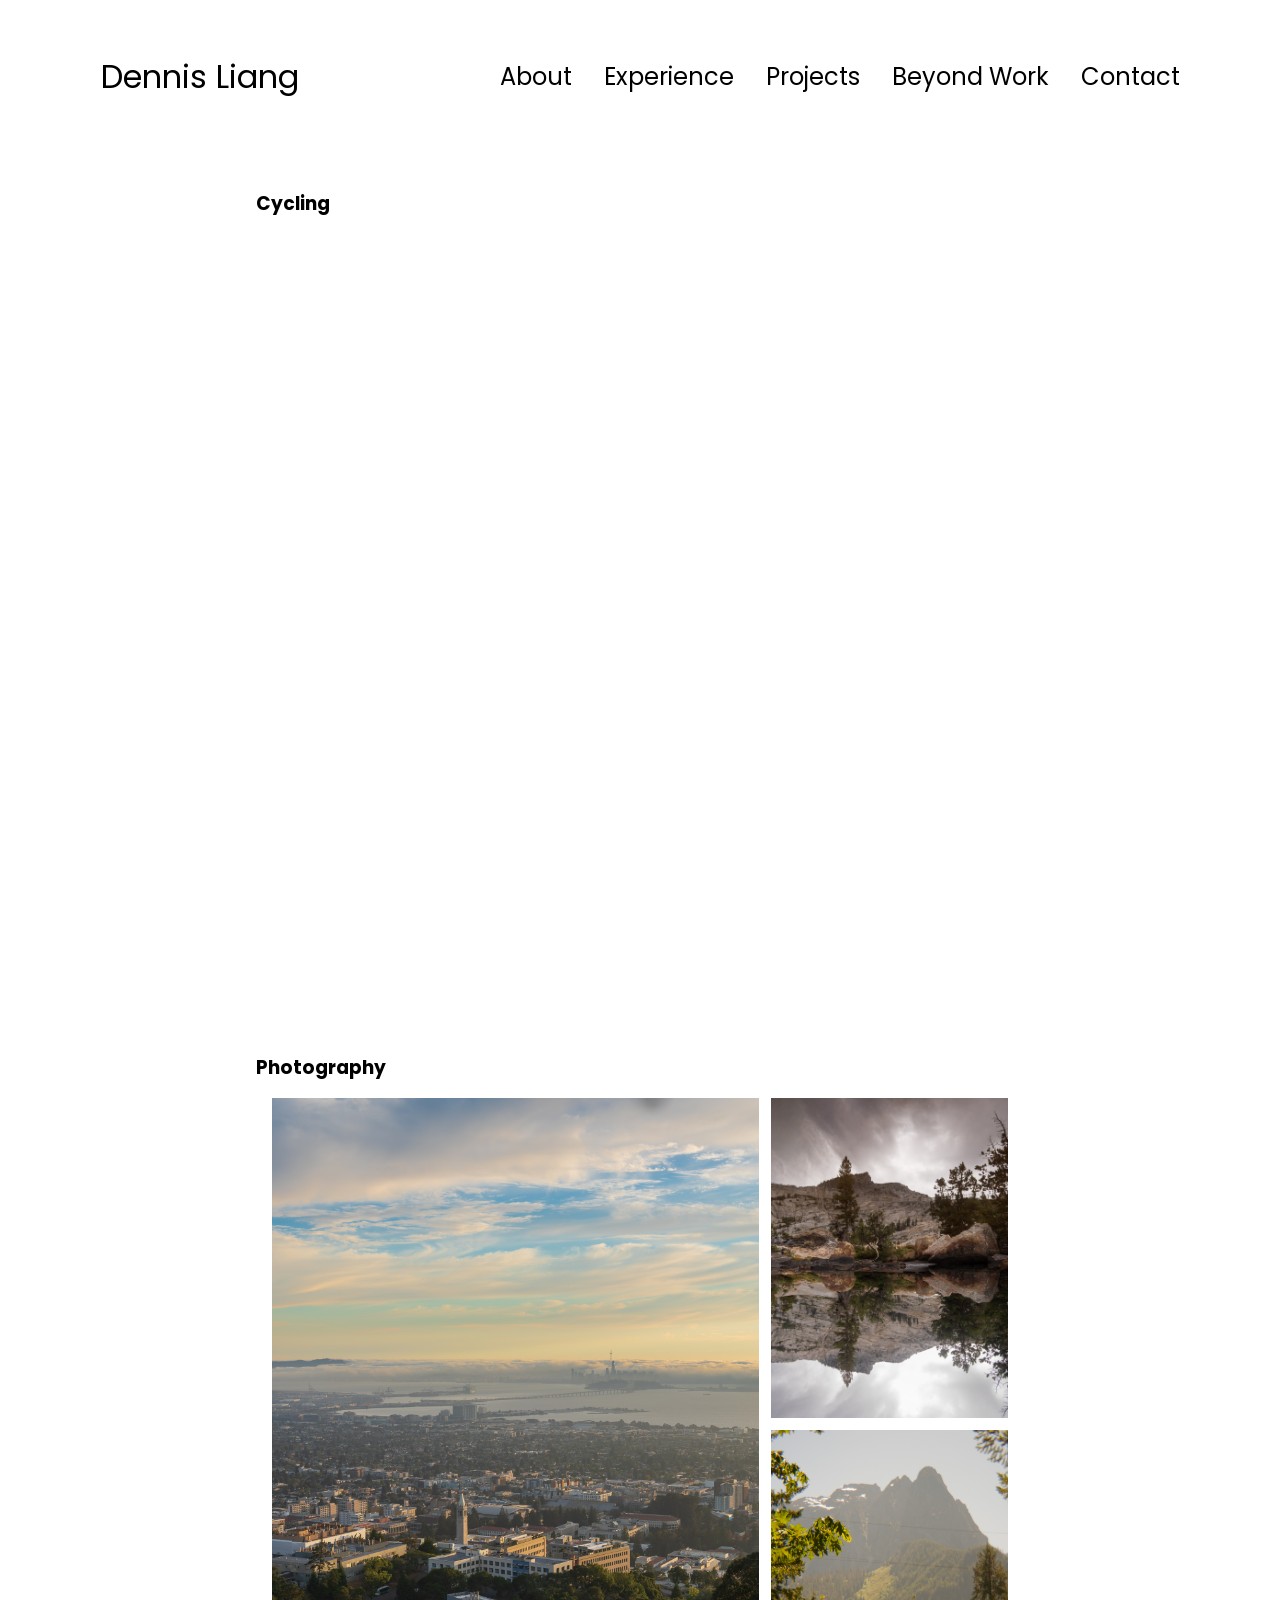
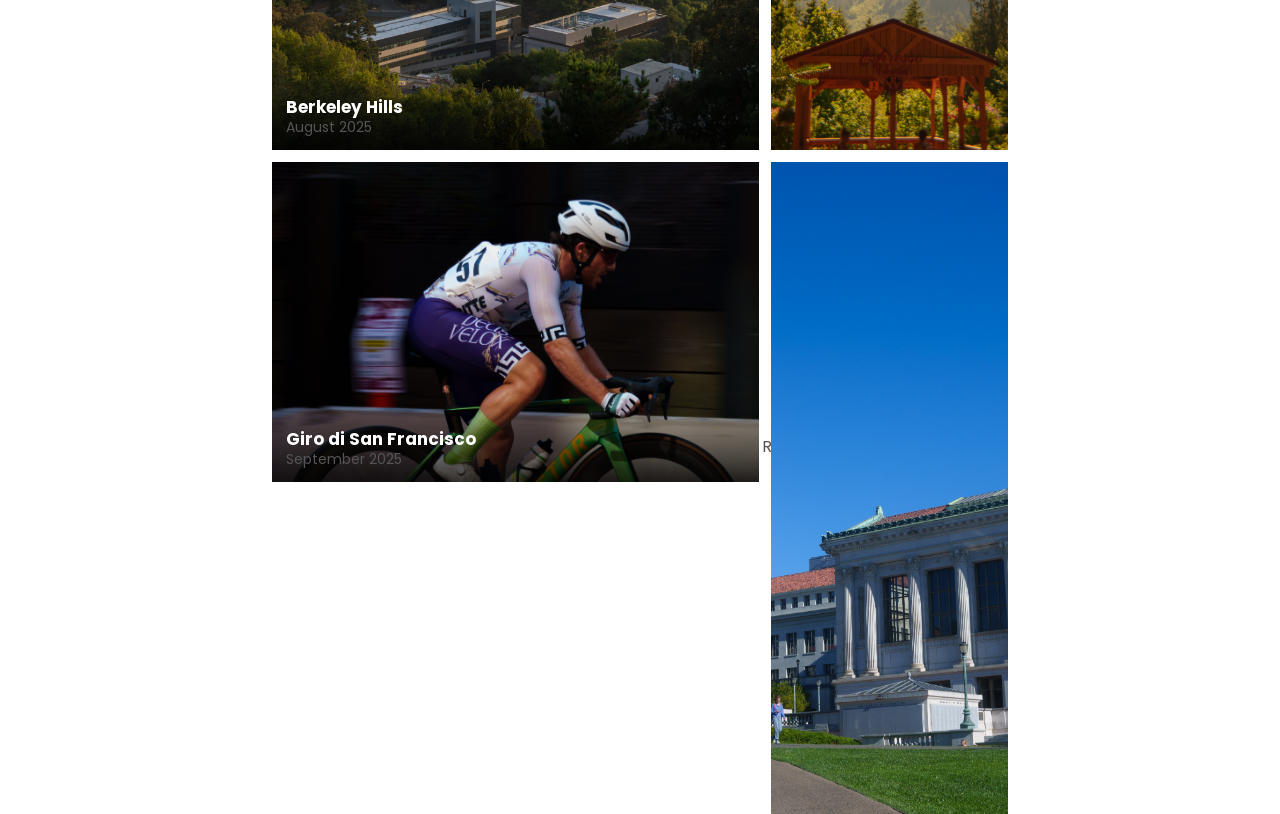
==== beyondWork.html @ ad7cf100 "Updating portfolio page" ====
<!DOCTYPE html>
<html lang="en">
<head>
    <meta charset="UTF-8">
    <meta name="viewport" content="width=device-width, initial-scale=1.0">
    <title>My Portfolio</title>
    <link rel="stylesheet" href="style.css">
    <link rel="icon" href="./assets/logos/channelLogo.png">
    <!-- Google tag (gtag.js) -->
    <script async src="https://www.googletagmanager.com/gtag/js?id=G-5TB4YRZQHG"></script>
    <script>
        window.dataLayer = window.dataLayer || [];
        function gtag(){dataLayer.push(arguments);}
        gtag('js', new Date());

        gtag('config', 'G-5TB4YRZQHG');
    </script>
</head>

<body>
    <!-- Top nav bar -->
    <nav id="desktop-nav">
        <div class="logo">Dennis Liang</div>
        <div>
            <ul class="nav-links">
                <li><a href="./index.html#about">About</a></li>
                <li><a href="./index.html#experience">Experience</a></li>
                <li><a href="./index.html#projects">Projects</a></li>
                <li><a href="./beyondWork.html">Beyond Work</a></li>
                <li><a href="./index.html#contact">Contact</a></li>
            </ul>
        </div>
    </nav>

    <!-- Side hamburger nav bar -->
    <nav id="hamburger-nav">
        <div class="logo">Dennis Liang</div>
        <div class="hamburger-menu">
            <div class="hamburger-icon" onclick="toggleMenu()">
                <span></span>
                <span></span>
                <span></span>
            </div>
            <div class="menu-links">
                <li><a href="./index.html#about" onclick="toggleMenu()">About</a></li>
                <li><a href="./index.html#experience" onclick="toggleMenu()">Experience</a></li>
                <li><a href="./index.html#projects" onclick="toggleMenu()">Projects</a></li>
                <li><a href="./beyondWork.html" onclick="toggleMenu()">Beyond Work</a></li>
                <li><a href="./index.html#contact" onclick="toggleMenu()">Contact</a></li>
            </div>
        </div>
    </nav>
    <section id="beyondWork">
        <h3>Cycling</h3>
    </section>

    <section>
        <h3>Photography</h3>
        <div class="gallery" id="photoGallery">
            <!-- Gallery images will be loaded dynamically from JSON -->
        </div>
    </section>

    
    <!-- Image Modal -->
    <div id="imageModal" class="modal">
        <div class="modal-content">
            <span class="close" id="closeModal">&times;</span>
            <img id="modalImage" src="" alt="">
            <div id="modalCaption"></div>
        </div>
    </div>
    
    <footer>
        <nav>
            <div class="nav-links-container">
                <ul class="nav-links">
                    <li><a href="./index.html#about">About</a></li>
                    <li><a href="./index.html#experience">Experience</a></li>
                    <li><a href="./index.html#projects">Projects</a></li>
                    <li><a href="./index.html#contact">Contact</a></li>
                </ul>
            </div>
        </nav>
        <p>Copyright &#169; <span id="current-year"></span> Dennis Liang. All Rights Reserved.</p>
    </footer>

    <script src="script.js"></script>
</body>
</html>
---- style.css ----
/* GENERAL */

/* From Google Fonts */
@import url('https://fonts.googleapis.com/css2?family=Poppins:wght@300;400;500;600&display=swap');


/* For entire page */
* {
    margin: 0;
    padding: 0;

}

/* For body section */
body {
    font-family: 'Poppins', sans-serif;
}

/* Scroll behavior */
html {
    scroll-behavior: smooth;
}

/* Paragrapgh elments */
p {
    color: rgb(85, 85, 85);
}

/* TRANSITION */

/* Delayed buttons */
a, 
.btn {
    transition: all 300ms ease;
}

/* DESKTOP NAV */

nav,
.nav-links {
    display: flex;
}

nav {
    justify-content: space-around;
    align-items: center;
    height: 17vh;
}

.nav-links {
    gap: 2rem;
    list-style: none;
    font-size: 1.5rem;
}

a {
    color: black;
    text-decoration: none;
    text-decoration-color: white;
}

a:hover {
    color: grey;
    text-decoration: underline;
    text-underline-offset: 1rem;
    text-decoration-color: rgb(181, 181, 181);
}

.logo {
    font-size: 2rem;
}

.logo:hover {
    cursor: default;
}

/* HAMBURGER MENU */
#hamburger-nav {
    display: none;
}

.hamburger-menu {
    position: relative;
    display: inline-block;
}

.hamburger-icon {
    display: flex;
    flex-direction: column;
    justify-content: space-between;
    height: 24px;
    width: 30px;
    cursor: pointer;
}

/* Hamburger menu lines */
.hamburger-icon span {
    width: 100%;
    height: 2px;
    background-color: black;
    transition: all 0.3 ease-in-out;
}

.menu-links {
    position: absolute;
    top: 100%;
    right: 0%;
    background-color: white;
    width: fit-content;
    max-height: 0;
    overflow: hidden;
    transition: all 0.3s ease-in-out;
}

.menu-links a {
    display: block;
    padding: 10px;
    text-align: center;
    font-size: 1.25rem;
    color: black;
    text-decoration: none;
    transition: all 0.3 ease-in-out;
}

.menu-links li {
    list-style: none;
}

.menu-links.open {
    max-height: 300px;
}

/* Moving line when opening */
.hamburger-icon.open span:first-child {
    transform: rotate(45deg) translate(10px, 5px);
}

.hamburger-icon.open span:nth-child(2) {
    opacity: 0;
}

.hamburger-icon.open span:last-child {
    transform: rotate(-45deg) translate(10px, -5px);
}

.hamburger-icon span:first-child {
    transform: none;
}

.hamburger-icon span:nth-child(2) {
    opacity: 1;
}

.hamburger-icon span:last-child {
    transform: none;
}

/* SECTIONS */

section {
  padding-top: 4vh;
  height: 96vh;
  margin: 0 20%;
  box-sizing: border-box;
  min-height: fit-content;
}

.section-container {
  display: flex;
  gap: 4rem;
  align-items: center;
}

/* PROFILE SECTION */

#profile {
    display: flex;
    justify-content: center;
    gap: 5rem;
    height: 80vh;
    position: relative;
}

.section__pic-container {
    display: flex;
    flex-shrink: 0;
    height: 400px;
    margin: auto 0;
    overflow: hidden;
    max-width: 100%;
}

/* Ensure hero profile image fits and centers within its container */
.section__pic-container img {
    width: 100%;
    height: 100%;
    object-fit: cover;
    object-position: center;
    display: block;
}

.section__text {
    flex: 1 1 0;
    align-self: center;
    text-align: center;
}

.section__text p {
    font-weight: 600;
}

.section__text__p1 {
    text-align: center;
}

.section__text__p2{
    font-size: 1.75rem;
    margin-bottom: 1rem;
}

.title {
    font-size: 3rem;
    text-align: center;
}

#socials-container {
    display: flex;
    justify-content: center;
    margin-top: 1rem;
    gap: 1rem;
}

/* ICON */
.icon {
    cursor: pointer;
    height: 2rem;
}

/* BUTTONS */
.btn-container {
    display: flex;
    justify-content: center;
    gap: 1rem;
}

.btn {
    font-weight: 600;
    transition: all 300ms ease;
    padding: 1rem;
    width: 8rem;
    border-radius: 2rem;
}

.btn-color-1,
.btn-color-2 {
    border: rgb(53, 53, 53) 0.1rem solid;
}

.btn-color-1:hover,
.btn-color-2:hover {
    cursor: pointer;
}

.btn-color-1,
.btn-color-2:hover {
    background: rgb(53, 53, 53);
    color: white;
}

.btn-color-1:hover {
    background: rgb(0, 0, 0);
}

.btn-color-2 {
    background: none;
}

.btn-color-2:hover {
    border: rgb(255, 255, 255) 0.1rem solid;
}

.btn-container {
    gap: 1rem;
}

/* ABOUT SECTION */

#about {
    position: relative;
    overflow: visible;
}

.about-containers {
    gap: 2rem;
    margin-bottom: 2rem;
    margin-top: 2rem;
}

.about-details-container {
    justify-content: center;
    flex-direction: column;
}

.about-containers, 
.about-details-container {
    display: flex;
}

.about-pic {
    border-radius: 2rem;
    width: 100%;
    height: 100%;
    object-fit: cover;
}

#profile .arrow {
    position: absolute;
    left: 50%;
    bottom: 1.25rem;
    transform: translateX(-50%);
    opacity: 0.7;
    transition: opacity 0.2s ease, transform 0.2s ease;
}

#profile .arrow:hover {
    opacity: 1;
    transform: translateX(-50%) translateY(-2px);
}

.details-container {
    padding: 1.5rem;
    flex: 1;
    background: white;
    border-radius: 2rem;
    border: rgb(53, 53, 53) 0.1rem solid;
    border-color: rgb(163, 163, 163);
    text-align: center;
}

/* EXPERIENCE SECTION */

#experience {
    /* Required for position arrow relative, absolute */
    position: relative;
}

.experience-sub-title {
    color: rgb(85, 85, 85);
    font-weight: 600;
    font-size: 1.75rem;
    margin-bottom: 2rem;
}

.experience-details-container {
    display: flex;
    justify-content: center;
    flex-direction: column;
}

.article-container {
    display: flex;
    text-align: initial;
    flex-wrap: wrap;
    flex-direction: row;
    gap: 2.5rem;
    justify-content:space-around;
}

article {
    display: flex;
    width: 10rem;
    justify-content: space-around;
    gap: 0.5rem;
}

article .icon {
    cursor: default;
}

/* PROJECTS SECTION */

#projects {
    position: relative;
}

.color-container {
    border-color: rgb(163, 163, 163);
    background:  rgb(250, 250, 250);
}

.project-img {
    border-radius: 2rem;
    width: 90%;
    height: 90%
}

.project-title {
    margin: 1rem;
    color: black;
}

.project-btn {
    color: black;
    border-color: rgb(163, 163, 163);
}

/* CONTACT SECTION */

#contact {
    display: flex;
    justify-content: center;
    flex-direction: column;
    height: 70vh;
}

.contact-info-upper-container {
    display: flex;
    justify-content: center;
    border-radius: 2rem;
    border: rgb(53, 53, 53) 0.1rem solid;
    border-color: rgb(163, 163, 163);
    background: rgb(250, 250, 250);
    margin: 2rem auto;
    padding: 0.5rem;
}

.contact-info-container {
    display: flex;
    align-items: center;
    justify-content: center;
    gap: 0.5rem;
    margin: 1rem;
}

.contact-info-container p {
    font-size: larger;
}

.contact-icon {
    cursor: default;
}

/* To account and adjust smaller email logo to match with LinkedIn icon */
.email-icon {
    height: 2.5rem;
}

/* FOOTER SECTION */

footer {
    height: 26vh;
    /* 0 on top, 1rem on side */
    margin: 0 1rem;
}

footer p {
    text-align: center;
}


/* Photo Gallery */
.gallery {
  display: grid;
  grid-template-columns: repeat(auto-fit, minmax(12.5rem, 1fr));
  grid-auto-rows: minmax(15rem, 20rem);
  grid-auto-flow: dense;
  gap: 0.75rem;
  margin: 1rem;
}

.gallery figure {
  /* container-type: inline-size; */
  container: figure / inline-size;
  overflow: hidden;

  display: grid;
  /* grid-template-columns: 1fr; */
  /* grid-template-rows: 1fr; */

  /*
    Because 1fr = minmax(auto, 1fr),
    to prevent the grid blowout,
    set the minimum to zero.
  */
  grid-template-columns: minmax(0, 1fr);
  grid-template-rows: minmax(0, 1fr);
}

.gallery img {
  inline-size: 100%;
  block-size: 100%;
  object-fit: cover;
  object-position: center;

  /* grid-row: 1 / -1; */
  /* grid-column: 1 / -1; */
  grid-area: 1 / 1 / -1 / -1;

  transition: scale 1s ease-in-out;
}

.gallery figure:hover img {
  scale: 1.125;
}

.gallery figcaption {
  grid-area: 1 / 1 / -1 / -1;
  align-self: end;
  z-index: 1;

  padding: 3em 15% 1em 1em;
  color: #fff;
  font-size: 0.875rem;
  line-height: 1.3;
  background: linear-gradient(transparent 25%, rgb(0 0 0 / 0.75));
  display: none;
}

@container figure (width > 20rem) {
  .gallery figcaption {
    display: block;
  }
}

.gallery figcaption h3 {
  font-size: 1.0625rem;
}

.gallery figcaption p {
  overflow: hidden;
  white-space: nowrap;
  text-overflow: ellipsis;
}

@media (width > 600px) {
  .gallery figure:nth-child(1) {
    grid-area: span 2 / span 2;
  }

  .gallery figure:nth-child(4n + 1) {
    grid-row: span 2;
  }

  .gallery figure:nth-child(4n + 2) {
    grid-column: span 2;
  }
}

/* Image Modal */
.modal {
  display: none;
  position: fixed;
  z-index: 1000;
  left: 0;
  top: 0;
  width: 100%;
  height: 100%;
  background-color: rgba(0, 0, 0, 0.9);
  backdrop-filter: blur(5px);
}

.modal-content {
  position: relative;
  margin: auto;
  padding: 20px;
  width: 90%;
  height: 90%;
  display: flex;
  flex-direction: column;
  justify-content: center;
  align-items: center;
}

.modal-content img {
  max-width: 100%;
  max-height: 80%;
  object-fit: contain;
  box-shadow: 0 4px 20px rgba(0, 0, 0, 0.5);
}

.close {
  position: absolute;
  top: 15px;
  right: 35px;
  color: #fff;
  font-size: 40px;
  font-weight: bold;
  cursor: pointer;
  z-index: 1001;
  transition: color 0.3s ease;
}

.close:hover,
.close:focus {
  color: #ccc;
  text-decoration: none;
}

#modalCaption {
  color: #fff;
  text-align: center;
  margin-top: 20px;
  font-size: 1.2rem;
  max-width: 80%;
}

/* Make gallery images clickable */
.gallery img {
  cursor: pointer;
}

/* --- Recruiter-focused layout helpers --- */
.summary-list {
  margin-top: 1rem;
  display: grid;
  gap: 0.5rem;
  line-height: 1.6;
}

.summary-list li {
  margin-left: 1.25rem;
}

.xp-grid {
  display: grid;
  grid-template-columns: repeat(auto-fit, minmax(260px, 1fr));
  gap: 1rem;
}

/* Stack work experience cards vertically for clear chronology */
#experience .xp-grid {
  grid-template-columns: 1fr;
  max-width: 880px;
  margin: 0 auto;
  gap: 1.25rem;
}

/* Work experience card layout */
.xp-card {
  display: grid;
  grid-template-columns: 64px 1fr;
  column-gap: 1rem;
  align-items: start;
}

.xp-logo {
  width: 64px;
  height: 64px;
  object-fit: contain;
  border-radius: 0.5rem;
}

@media screen and (max-width: 600px) {
  .xp-card {
    grid-template-columns: 56px 1fr;
  }
  .xp-logo {
    width: 56px;
    height: 56px;
  }
}

.xp-card h3 {
  margin-bottom: 0.25rem;
}

.xp-meta {
  color: rgb(120, 120, 120);
  font-size: 0.95rem;
  margin-bottom: 0.75rem;
}

.xp-list {
  text-align: left;
  display: grid;
  gap: 0.35rem;
  margin: 0.25rem 0 0.75rem 1.25rem;
}

/* --- Project cards --- */
.project-grid {
  display: grid;
  grid-template-columns: repeat(auto-fit, minmax(280px, 1fr));
  gap: 1rem;
}

.project-card {
  display: grid;
  gap: 0.75rem;
}

.project-thumb {
  width: 100%;
  height: 180px;
  object-fit: cover;
  border-radius: 1rem;
}

.project-content h3 {
  margin-bottom: 0.25rem;
}

.project-meta {
  color: rgb(120, 120, 120);
  font-size: 0.95rem;
  margin-bottom: 0.5rem;
}

.project-desc {
  color: rgb(85, 85, 85);
  margin-bottom: 0.5rem;
}

.project-highlights {
  text-align: left;
  display: grid;
  gap: 0.35rem;
  margin: 0.25rem 0 0.75rem 1.25rem;
}

.project-actions .btn {
  width: auto;
  padding: 0.6rem 1rem;
}

/* --- Responsive Media Queries (migrated from mediaqueries.css) --- */
@media screen and (max-width: 1400px) {
    #profile {
        height: 83vh;
        margin-bottom: 6rem;
    }

    .about-containers {
        flex-wrap: wrap;
    }
}

/* When screen size is less than 1200 pixel, desktop navigation disappear */
@media screen and (max-width: 1200px) {
    #desktop-nav {
        display: none;
    }

    #hamburger-nav {
        display: flex;
    }

    #experience, .experience-details-container {
        margin-top: 2rem;
    }
    
    #profile,
    .section-container {
        display: block;
    }

    #profile .arrow {
        display: none;
    }

    section,
    .section-container {
        height: fit-content;
    }

    section {
        margin: 0 5%;
    }

    .section__pic-container {
        width: 275px;
        height: 275px;
        margin: 0 auto 2rem;
    }

    .about-containers {
        margin-top: 0;
    }
}

@media screen and (max-width: 600px) {
    #contact,
    footer {
        height: 40vh;
    }

    #profile {
        height: 83vh;
        margin-bottom: 0;
    }

    #article {
        font-size: 1rem;
    }

    footer nav {
        height: fit-content;
        margin-bottom: 2rem;   
    }

    .about-containers,
    .contact-info-upper-container,
    .btn-container {
        flex-wrap: wrap;
    }

    .contact-info-container {
        margin: 0;
    }

    .contact-info-container p, 
    .nav-links li a {
        font-size: 1rem;
    }

    .experience-sub-title {
        font-size: 1.25rem;
    }

    .logo {
        font-size: 1.5rem;
    }

    .nav-links {
        flex-direction: column;
        gap: 0.5rem;
        text-align: center;
    }

    .section__pic-container {
        width: auto;
        height: 46vw;
        justify-content: center;
    }

    .section__text__p2 {
        font-size: 1.25rem;
    }

    .title {
        font-size: 2rem;
    }

    .text-container {
        text-align: justify;
    }
}
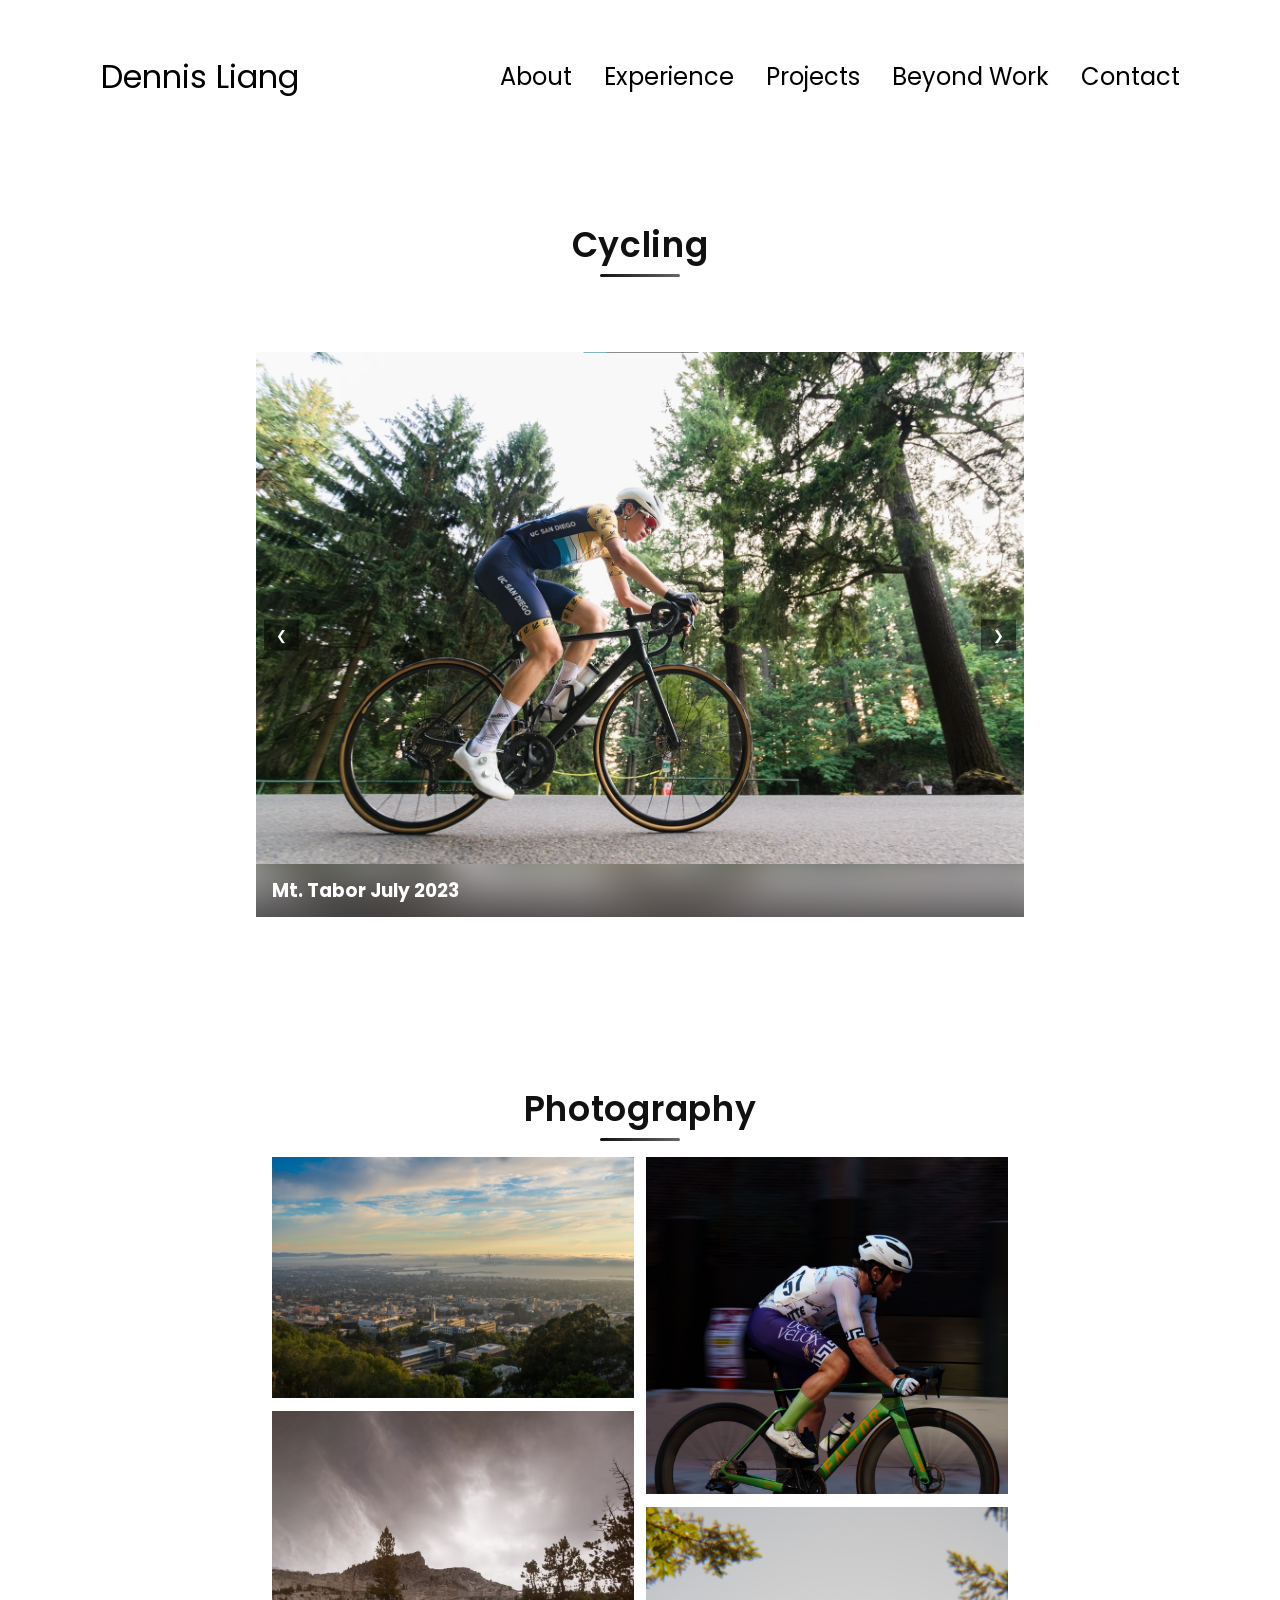
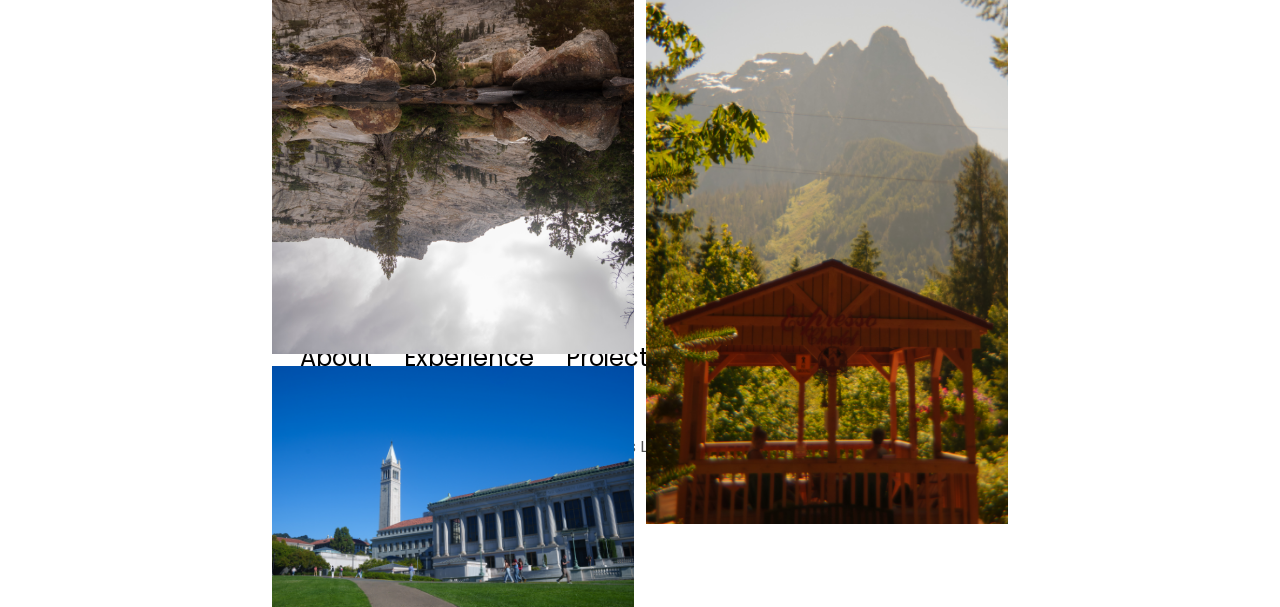
==== commit 1b3cf54f: "Finish updating site" ====
--- a/beyondWork.html
+++ b/beyondWork.html
@@ -51,11 +51,20 @@
         </div>
     </nav>
     <section id="beyondWork">
-        <h3>Cycling</h3>
+        <h3 class="section-title">Cycling</h3>
+        <div class="carousel" id="cyclingCarousel" aria-label="Cycling photo carousel">
+            <button class="carousel-btn prev" id="cyclingPrev" aria-label="Previous image">&#10094;</button>
+            <div class="carousel-viewport">
+                <div class="carousel-track" id="cyclingTrack">
+                    <!-- Cycling images will be injected here -->
+                </div>
+            </div>
+            <button class="carousel-btn next" id="cyclingNext" aria-label="Next image">&#10095;</button>
+        </div>
     </section>
 
     <section>
-        <h3>Photography</h3>
+        <h3 class="section-title">Photography</h3>
         <div class="gallery" id="photoGallery">
             <!-- Gallery images will be loaded dynamically from JSON -->
         </div>
@@ -71,19 +80,20 @@
         </div>
     </div>
     
-    <footer>
-        <nav>
-            <div class="nav-links-container">
-                <ul class="nav-links">
-                    <li><a href="./index.html#about">About</a></li>
-                    <li><a href="./index.html#experience">Experience</a></li>
-                    <li><a href="./index.html#projects">Projects</a></li>
-                    <li><a href="./index.html#contact">Contact</a></li>
-                </ul>
-            </div>
-        </nav>
-        <p>Copyright &#169; <span id="current-year"></span> Dennis Liang. All Rights Reserved.</p>
-    </footer>
+        <footer>
+            <nav>
+                <div class="nav-links-container">
+                    <ul class="nav-links">
+                        <li><a href="./index.html#about">About</a></li>
+                        <li><a href="./index.html#experience">Experience</a></li>
+                        <li><a href="./index.html#projects">Projects</a></li>
+                        <li><a href="./beyondWork.html">Beyond Work</a></li>
+                        <li><a href="./index.html#contact">Contact</a></li>
+                    </ul>
+                </div>
+            </nav>
+            <p>Copyright &#169; <span id="current-year"></span> Dennis Liang. All Rights Reserved.</p>
+        </footer>
 
     <script src="script.js"></script>
 </body>
--- a/style.css
+++ b/style.css
@@ -98,7 +98,7 @@
     width: 100%;
     height: 2px;
     background-color: black;
-    transition: all 0.3 ease-in-out;
+    transition: all 0.3s ease-in-out;
 }
 
 .menu-links {
@@ -110,6 +110,7 @@
     max-height: 0;
     overflow: hidden;
     transition: all 0.3s ease-in-out;
+    z-index: 999; /* ensure menu sits above content */
 }
 
 .menu-links a {
@@ -119,7 +120,7 @@
     font-size: 1.25rem;
     color: black;
     text-decoration: none;
-    transition: all 0.3 ease-in-out;
+    transition: all 0.3s ease-in-out;
 }
 
 .menu-links li {
@@ -127,7 +128,8 @@
 }
 
 .menu-links.open {
-    max-height: 300px;
+    max-height: 80vh; /* allow full list to be visible on small screens */
+    overflow-y: auto; /* scroll if items exceed available height */
 }
 
 /* Moving line when opening */
@@ -194,7 +196,7 @@
 .section__pic-container img {
     width: 100%;
     height: 100%;
-    object-fit: cover;
+    object-fit: contain; /* show full circular image without cropping */
     object-position: center;
     display: block;
 }
@@ -462,16 +464,18 @@
 .gallery {
   display: grid;
   grid-template-columns: repeat(auto-fit, minmax(12.5rem, 1fr));
-  grid-auto-rows: minmax(15rem, 20rem);
-  grid-auto-flow: dense;
+  /* Masonry-like rows; JS will span rows based on height */
   gap: 0.75rem;
   margin: 1rem;
 }
+
+/* Masonry relies on a fixed row size for span calculations. */
 
 .gallery figure {
   /* container-type: inline-size; */
   container: figure / inline-size;
   overflow: hidden;
+  position: relative; /* anchor absolute caption */
 
   display: grid;
   /* grid-template-columns: 1fr; */
@@ -488,8 +492,10 @@
 
 .gallery img {
   inline-size: 100%;
-  block-size: 100%;
-  object-fit: cover;
+  width: 100%;
+  height: auto;
+  display: block; /* remove baseline gap */
+  object-fit: contain;
   object-position: center;
 
   /* grid-row: 1 / -1; */
@@ -504,8 +510,10 @@
 }
 
 .gallery figcaption {
-  grid-area: 1 / 1 / -1 / -1;
-  align-self: end;
+  position: absolute; /* overlay without affecting height */
+  left: 0;
+  right: 0;
+  bottom: 0;
   z-index: 1;
 
   padding: 3em 15% 1em 1em;
@@ -513,7 +521,21 @@
   font-size: 0.875rem;
   line-height: 1.3;
   background: linear-gradient(transparent 25%, rgb(0 0 0 / 0.75));
-  display: none;
+  display: block;
+  pointer-events: none; /* allow clicks on image beneath */
+  opacity: 0;
+  visibility: hidden;
+  transform: translateY(8px);
+  transition: opacity 180ms ease, transform 180ms ease, visibility 0s linear 180ms;
+}
+
+/* Show caption on hover or keyboard focus */
+.gallery figure:hover figcaption,
+.gallery figure:focus-within figcaption {
+  opacity: 1;
+  visibility: visible;
+  transform: translateY(0);
+  transition-delay: 0s;
 }
 
 @container figure (width > 20rem) {
@@ -543,6 +565,17 @@
 
   .gallery figure:nth-child(4n + 2) {
     grid-column: span 2;
+  }
+}
+
+/* When Masonry JS is active, disable decorative nth-child spans to avoid conflicts */
+@media (width > 600px) {
+  .gallery.masonry-ready figure:nth-child(1),
+  .gallery.masonry-ready figure:nth-child(4n + 1),
+  .gallery.masonry-ready figure:nth-child(4n + 2) {
+    grid-area: auto;
+    grid-row: auto;
+    grid-column: auto;
   }
 }
 
@@ -597,16 +630,121 @@
 }
 
 #modalCaption {
+  position: absolute;
+  left: 0;
+  right: 0;
+  bottom: 0;
+  padding: 1rem 1.25rem;
   color: #fff;
-  text-align: center;
-  margin-top: 20px;
-  font-size: 1.2rem;
-  max-width: 80%;
+  text-align: left;
+  background: linear-gradient(180deg, rgba(0,0,0,0) 0%, rgba(0,0,0,0.65) 100%);
+  z-index: 1000;
+  pointer-events: none;
+  margin-top: 0;
+  max-width: none;
+}
+
+#modalCaption h3 {
+  margin: 0 0 0.25rem;
+  font-size: 1.25rem;
+}
+
+#modalCaption p {
+  margin: 0;
+  font-size: 1rem;
+  opacity: 0.95;
 }
 
 /* Make gallery images clickable */
 .gallery img {
   cursor: pointer;
+}
+
+/* Cycling Carousel */
+.carousel {
+  position: relative;
+  margin: 1rem 0 2rem;
+}
+
+.carousel-viewport {
+  overflow: hidden;
+  width: 100%;
+}
+
+.carousel-track {
+  display: flex;
+  will-change: transform;
+  transition: transform 300ms ease;
+}
+
+.carousel-item {
+  min-width: 100%;
+  display: flex;
+  align-items: center;
+  justify-content: center;
+}
+
+.carousel-item figure {
+  margin: 0;
+  position: relative;
+  width: 100%;
+  overflow: hidden; /* clip blurred background */
+}
+
+.carousel-item img {
+  width: 100%;
+  height: auto;
+  max-height: 70vh; /* prevent overflow and cropping */
+  display: block;
+  object-fit: contain; /* avoid cutoff for varying aspect ratios */
+}
+
+/* Blurred background using the same image */
+.carousel-item figure.blur-bg::before {
+  content: "";
+  position: absolute;
+  inset: 0;
+  background-image: var(--bg-image);
+  background-size: cover;
+  background-position: center;
+  filter: blur(20px);
+  transform: scale(1.08); /* hide blur edges */
+  z-index: 0;
+}
+
+.carousel-item figure.blur-bg img,
+.carousel-item figure.blur-bg figcaption {
+  position: relative;
+  z-index: 1;
+}
+
+.carousel-item figcaption {
+  position: absolute;
+  left: 0;
+  right: 0;
+  bottom: 0;
+  padding: 0.75rem 1rem;
+  color: #fff;
+  background: linear-gradient(180deg, rgba(0,0,0,0) 0%, rgba(0,0,0,0.5) 100%);
+}
+
+.carousel-btn {
+  position: absolute;
+  top: 50%;
+  transform: translateY(-50%);
+  background: rgba(0, 0, 0, 0.5);
+  color: #fff;
+  border: none;
+  padding: 0.5rem 0.75rem;
+  cursor: pointer;
+  z-index: 1;
+}
+
+.carousel-btn.prev { left: 0.5rem; }
+.carousel-btn.next { right: 0.5rem; }
+
+.carousel-btn:hover {
+  background: rgba(0, 0, 0, 0.7);
 }
 
 /* --- Recruiter-focused layout helpers --- */
@@ -689,11 +827,36 @@
   gap: 0.75rem;
 }
 
+.project-thumb-wrapper {
+  width: 100%;
+  aspect-ratio: 1 / 1;
+  border-radius: 1rem;
+  overflow: hidden;
+  position: relative;
+  background-color: #f0f0f0;
+}
+
+.project-thumb-wrapper::before {
+  content: '';
+  position: absolute;
+  top: 0;
+  left: 0;
+  right: 0;
+  bottom: 0;
+  background-image: var(--bg-image);
+  background-size: cover;
+  background-position: center;
+  filter: blur(20px) brightness(0.9);
+  transform: scale(1.1);
+  z-index: 0;
+}
+
 .project-thumb {
   width: 100%;
-  height: 180px;
-  object-fit: cover;
-  border-radius: 1rem;
+  height: 100%;
+  object-fit: contain;
+  position: relative;
+  z-index: 1;
 }
 
 .project-content h3 {
@@ -846,3 +1009,39 @@
     }
 }
 
+/* Make gallery items a bit larger on wide screens */
+@media (width > 900px) {
+  .gallery {
+    grid-template-columns: repeat(auto-fit, minmax(16rem, 1fr));
+  }
+}
+/* Section titles (Cycling, Photography) */
+.section-title {
+  text-align: center;
+  font-weight: 600;
+  letter-spacing: 0.02em;
+  line-height: 1.2;
+  color: #111;
+  margin: 2rem 1rem 1rem;
+  font-size: clamp(1.5rem, 1.2rem + 1.2vw, 2.25rem);
+  position: relative;
+}
+
+.section-title::after {
+  content: "";
+  display: block;
+  width: 64px;
+  height: 3px;
+  margin: 0.5rem auto 0;
+  border-radius: 2px;
+  background: linear-gradient(90deg, #111, #666);
+}
+
+@media (width > 900px) {
+  .section-title {
+    margin-top: 2.25rem;
+  }
+  .section-title::after {
+    width: 80px;
+  }
+}
